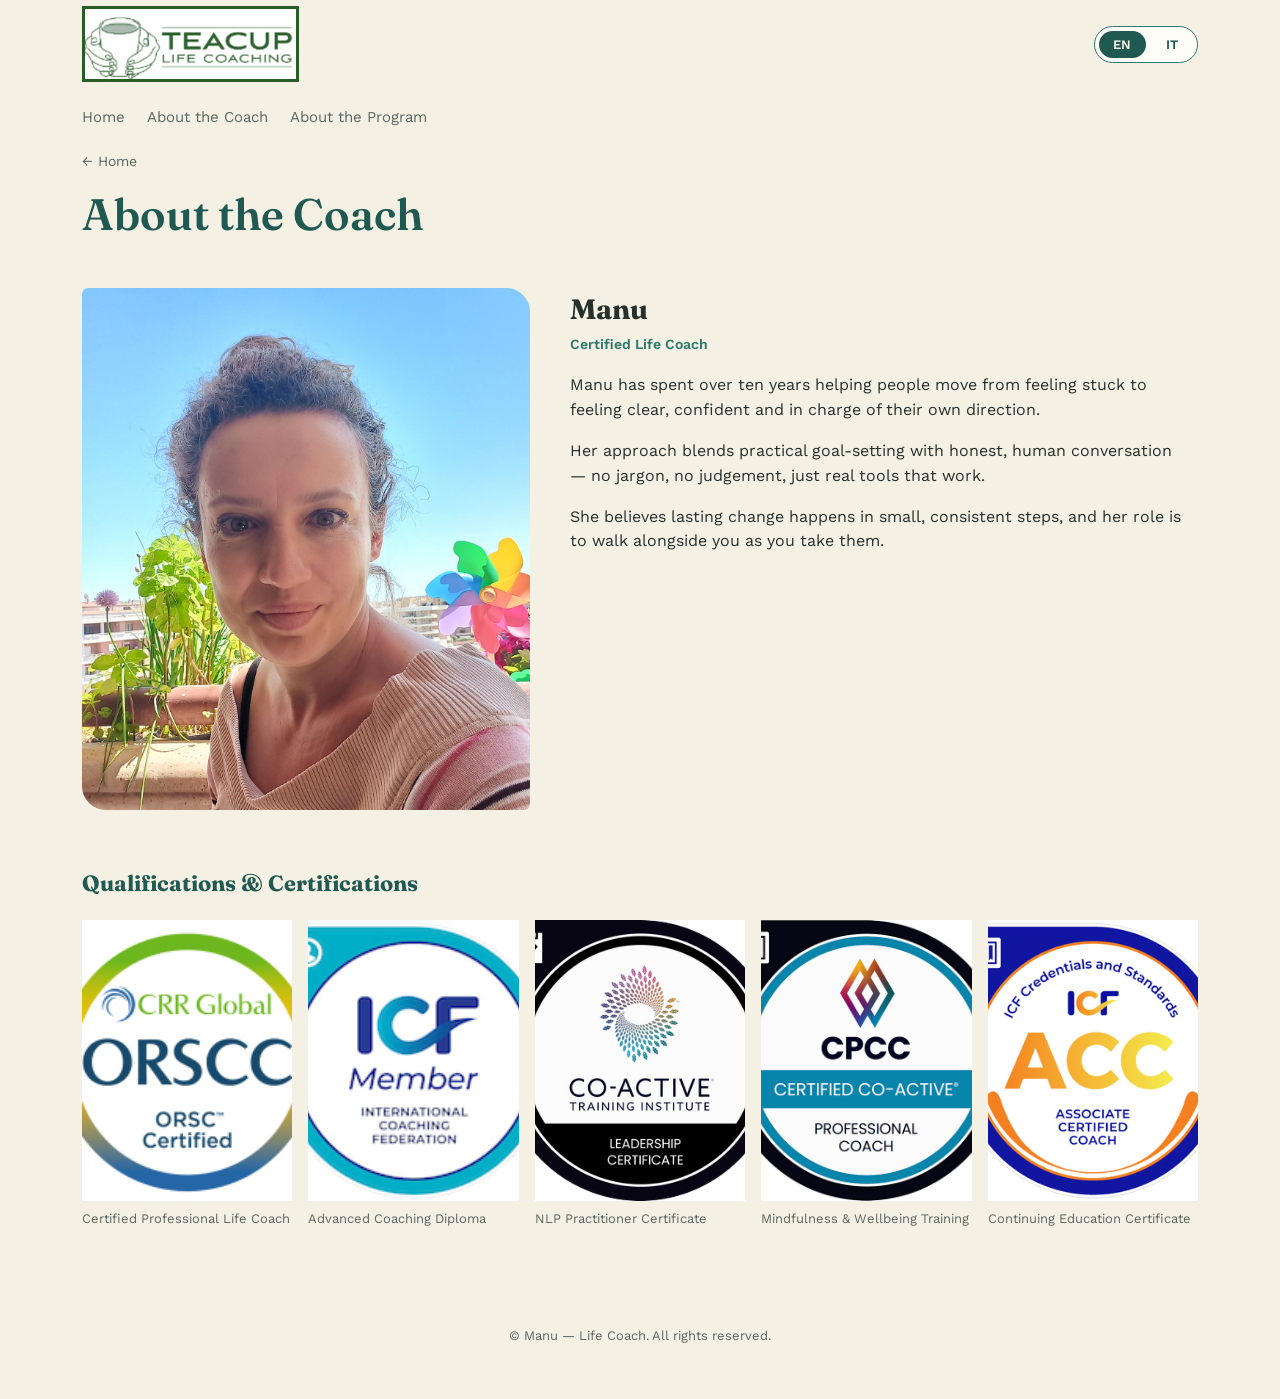
==== about-coach.html @ d91cb150 "Update coach photo source in about-coach.html" ====
<!DOCTYPE html>
<html lang="en">
<head>
<meta charset="UTF-8">
<meta name="viewport" content="width=device-width, initial-scale=1.0">
<title>About the Coach — Manu</title>
<link rel="preconnect" href="https://fonts.googleapis.com">
<link href="https://fonts.googleapis.com/css2?family=Fraunces:wght@500;600&family=Work+Sans:wght@400;500;600&display=swap" rel="stylesheet">
<link rel="stylesheet" href="css/style.css">
</head>
<body data-page="coach">

<header class="site-header">
  <a href="index.html" class="logo-link">
    <img src="images/logo.jpg" alt="Manu logo" onerror="this.style.opacity='0.2'">
  </a>
  <div class="lang-toggle" role="group" aria-label="Language">
    <button data-lang="en" aria-pressed="true">EN</button>
    <button data-lang="it" aria-pressed="false">IT</button>
  </div>
</header>

<nav class="site-nav wrap">
  <a href="index.html" data-i18n="nav.home">Home</a>
  <a href="about-coach.html" data-i18n="nav.coach">About the Coach</a>
  <a href="about-program.html" data-i18n="nav.program">About the Program</a>
</nav>

<main class="wrap">

  <div class="page-hero">
    <a href="index.html" class="breadcrumb">← Home</a>
    <h1 id="coachTitle">About the Coach</h1>
  </div>

  <div class="coach-layout">
    <div class="coach-photo">
      <img src="images/about_coach.jpg" alt="Manu" onerror="this.style.opacity='0.15'">
    </div>
    <div>
      <h2 class="coach-name" id="coachName">Manu</h2>
      <p class="coach-role" id="coachRole">Certified Life Coach</p>
      <div class="bio" id="coachBio"></div>
    </div>
  </div>

  <section class="qualifications">
    <h2 id="qualificationsTitle">Qualifications & Certifications</h2>
    <div class="qual-grid" id="qualGrid"></div>
  </section>

</main>

<footer class="site-footer">
  <p id="footerText"></p>
</footer>

<script src="js/main.js"></script>
</body>
</html>
---- css/style.css ----
/* ===== Design tokens ===== */
:root {
  --cream: #F5F0E4;grid
  --cream-deep: #EDE5D2;
  --teal-deep: #1F5951;
  --teal: #2F7A6E;
  --teal-soft: #CFE3DD;
  --teal-wash: #E7F0EC;
  --gold-wash: #F5EBD6;
  --gold: #C9A15C;
  --ink: #26302C;
  --ink-soft: #5B655F;
  --paper: #FFFDF8;

  --font-display: "Fraunces", Georgia, serif;
  --font-body: "Work Sans", -apple-system, BlinkMacSystemFont, sans-serif;

  --radius-photo: 6px 24px 6px 24px;
  --radius-card: 2px 28px 2px 28px;
  --max-width: 1180px;
}

* { box-sizing: border-box; }

html { scroll-behavior: smooth; }

body {
  margin: 0;
  background: var(--cream);
  color: var(--ink);
  font-family: var(--font-body);
  line-height: 1.55;
  -webkit-font-smoothing: antialiased;
}

img { max-width: 100%; display: block; }

a { color: inherit; }

.wrap {
  max-width: var(--max-width);
  margin: 0 auto;
  padding: 0 32px;
}

/* ===== Header ===== */
.site-header {
  display: flex;
  align-items: center;
  justify-content: space-between;
  padding: 6px 32px 10px;
  max-width: var(--max-width);
  margin: 0 auto;
}

.logo-link img {
  width: 227px;   /* ~6cm */
  height: 76px;   /* ~2cm */
  object-fit: contain;
  object-position: left center;
}

.lang-toggle {
  display: flex;
  gap: 6px;
  border: 1px solid var(--teal);
  border-radius: 999px;
  padding: 4px;
  background: var(--paper);
}

.lang-toggle button {
  border: none;
  background: transparent;
  font-family: var(--font-body);
  font-size: 13px;
  font-weight: 600;
  letter-spacing: 0.04em;
  padding: 6px 14px;
  border-radius: 999px;
  cursor: pointer;
  color: var(--teal-deep);
}

.lang-toggle button[aria-pressed="true"] {
  background: var(--teal-deep);
  color: var(--cream);
}

.site-nav {
  display: flex;
  gap: 22px;
  margin-top: 14px;
}

.site-nav a {
  text-decoration: none;
  color: var(--ink-soft);
  font-size: 15px;
}

.site-nav a:hover { color: var(--teal-deep); }

/* ===== Hero layout ===== */
.hero {
  padding: 24px 0 40px;
}

.hero-grid {
  display: grid;
  grid-template-columns: 1.15fr 1fr;
  gap: 28px;
  align-items: stretch;
}

.hero-photo {
  border-radius: var(--radius-photo);
  overflow: hidden;
  background: var(--teal-soft);
  min-height: 80px;
}

.hero-photo img {
  width: 100%;
  height: 100%;
  object-fit: cover;
}

.hero-cards {
  display: grid;
  grid-template-rows: 1fr 1fr;
  gap: 8px;
}

.hero-card {
  display: flex;
  align-items: center;
  gap: 15px;
  text-decoration: none;
  background: var(--paper);
  border: 1px solid var(--teal);
  border-radius: 4px;
  padding: 8px;
  transition: filter 0.2s ease;
}

.hero-card--coach {
  background: var(--teal-wash);
  border-color: var(--teal);
}

.hero-card--program {
  background: var(--gold-wash);
  border-color: var(--gold);
}

.hero-card:hover { filter: brightness(0.97); }

.hero-card-imgwrap {
  flex-shrink: 0;
  width: 40%;
  aspect-ratio: 2 / 3;
  border-radius: 3px;
  overflow: hidden;
  background: var(--teal-soft);
  display: block;
}

.hero-card-img {
  width: 100%;
  height: 100%;
  object-fit: cover;
}

.hero-card-text {
  display: flex;
  flex-direction: column;
  gap: 8px;
}

.hero-card h3 {
  font-family: var(--font-display);
  font-size: 18px;
  font-weight: 600;
  letter-spacing: 0.02em;
  text-transform: uppercase;
  margin: 0;
  color: var(--ink);
}

.hero-card p {
  margin: 0;
  font-size: 13px;
  color: var(--ink-soft);
}

.hero-card .go {
  font-size: 13px;
  font-weight: 600;
  color: var(--teal-deep);
  border-bottom: 1px solid currentColor;
  padding-bottom: 1px;
  align-self: flex-start;
}

.hero-card--program .go { color: #8a6a24; }

/* ===== Testimonials ===== */
.testimonials {
  margin-top: 32px;
}

.testimonials h2,
.side-boxes h2 {
  font-family: var(--font-display);
  font-size: 20px;
  font-weight: 600;
  margin: 0 0 16px;
  color: var(--teal-deep);
}

.testimonial-grid {
  display: grid;
  grid-template-columns: repeat(4, 1fr);
  gap: 16px;
}

.testimonial-box {
  background: var(--paper);
  border: 1px solid var(--cream-deep);
  border-top: 3px solid var(--teal);
  padding: 20px 18px;
}

.testimonial-box p {
  margin: 0 0 14px;
  font-size: 14px;
  color: var(--ink);
}

.testimonial-box span {
  font-size: 13px;
  font-weight: 600;
  color: var(--teal-deep);
}

/* ===== FAQ / Contact boxes ===== */
.side-boxes {
  margin-top: 32px;
  display: grid;
  grid-template-columns: 1fr 1fr;
  gap: 20px;
}

.info-box {
  background: var(--paper);
  border: 1px solid var(--teal-soft);
  padding: 26px;
}

.info-box h2 { margin-top: 0; }

.info-box details {
  border-top: 1px solid var(--cream-deep);
  padding: 12px 0;
}

.info-box details:first-of-type { border-top: none; }

.info-box summary {
  cursor: pointer;
  font-weight: 600;
  font-size: 15px;
  color: var(--ink);
}

.info-box details p {
  margin: 10px 0 0;
  font-size: 14px;
  color: var(--ink-soft);
}

.contact-list {
  list-style: none;
  padding: 0;
  margin: 0;
  font-size: 15px;
}

.contact-list li { margin-bottom: 10px; }

.contact-list a { text-decoration: none; color: var(--teal-deep); font-weight: 600; }

/* ===== Inner pages (coach / program) ===== */
.page-hero {
  padding: 20px 0 10px;
}

.page-hero h1 {
  font-family: var(--font-display);
  font-size: 44px;
  font-weight: 600;
  color: var(--teal-deep);
  margin: 6px 0 0;
}

.breadcrumb {
  font-size: 14px;
  color: var(--ink-soft);
  text-decoration: none;
}

.breadcrumb:hover { color: var(--teal-deep); }

.coach-layout {
  display: grid;
  grid-template-columns: 1fr 1.4fr;
  gap: 40px;
  margin-top: 30px;
  align-items: start;
}

.coach-photo {
  border-radius: var(--radius-photo);
  overflow: hidden;
  background: var(--teal-soft);
}

.coach-photo img { width: 100%; }

.coach-name {
  font-family: var(--font-display);
  font-size: 28px;
  margin: 0 0 2px;
  color: var(--ink);
}

.coach-role {
  color: var(--teal);
  font-weight: 600;
  font-size: 14px;
  margin: 0 0 18px;
}

.bio p {
  font-size: 16px;
  max-width: 62ch;
  color: var(--ink);
}

.qualifications {
  margin: 56px 0 40px;
}

.qualifications h2 {
  font-family: var(--font-display);
  font-size: 22px;
  color: var(--teal-deep);
  margin-bottom: 20px;
}

.qual-grid {
  display: grid;
  grid-template-columns: repeat(5, 1fr);
  gap: 16px;
}

.qual-item { text-align: left; }

.qual-item img {
  width: 100%;
  aspect-ratio: 3 / 4;
  object-fit: cover;
  border: 1px solid var(--cream-deep);
  background: var(--paper);
}

.qual-item p {
  font-size: 13px;
  color: var(--ink-soft);
  margin: 8px 0 0;
}

/* ===== Program page ===== */
.program-intro {
  font-size: 19px;
  font-family: var(--font-display);
  color: var(--teal-deep);
  max-width: 60ch;
  margin: 18px 0 40px;
}

.program-sections {
  display: grid;
  grid-template-columns: 1fr 1fr;
  gap: 20px;
  margin-bottom: 60px;
}

.program-section {
  background: var(--paper);
  border-left: 4px solid var(--gold);
  padding: 24px 26px;
}

.program-section h3 {
  font-family: var(--font-display);
  font-size: 19px;
  margin: 0 0 10px;
  color: var(--ink);
}

.program-section p {
  margin: 0;
  font-size: 15px;
  color: var(--ink-soft);
}

/* ===== Footer ===== */
.site-footer {
  border-top: 1px solid var(--cream-deep);
  margin-top: 60px;
  padding: 24px 0 40px;
  text-align: center;
  font-size: 13px;
  color: var(--ink-soft);
}

/* ===== Responsive ===== */
@media (max-width: 900px) {
  .hero-grid { grid-template-columns: 1fr; }
  .hero-photo { min-height: 280px; }
  .testimonial-grid { grid-template-columns: repeat(2, 1fr); }
  .side-boxes { grid-template-columns: 1fr; }
  .coach-layout { grid-template-columns: 1fr; }
  .qual-grid { grid-template-columns: repeat(3, 1fr); }
  .program-sections { grid-template-columns: 1fr; }
  .page-hero h1 { font-size: 32px; }
}

@media (max-width: 560px) {
  .testimonial-grid { grid-template-columns: 1fr; }
  .qual-grid { grid-template-columns: repeat(2, 1fr); }
  .site-header { flex-direction: column; align-items: flex-start; gap: 14px; }
  .hero-card { flex-direction: column; align-items: stretch; }
  .hero-card-imgwrap { width: 100%; aspect-ratio: 16 / 9; }
}

@media (prefers-reduced-motion: reduce) {
  html { scroll-behavior: auto; }
  * { transition: none !important; }
}

:focus-visible {
  outline: 2px solid var(--teal-deep);
  outline-offset: 2px;
}
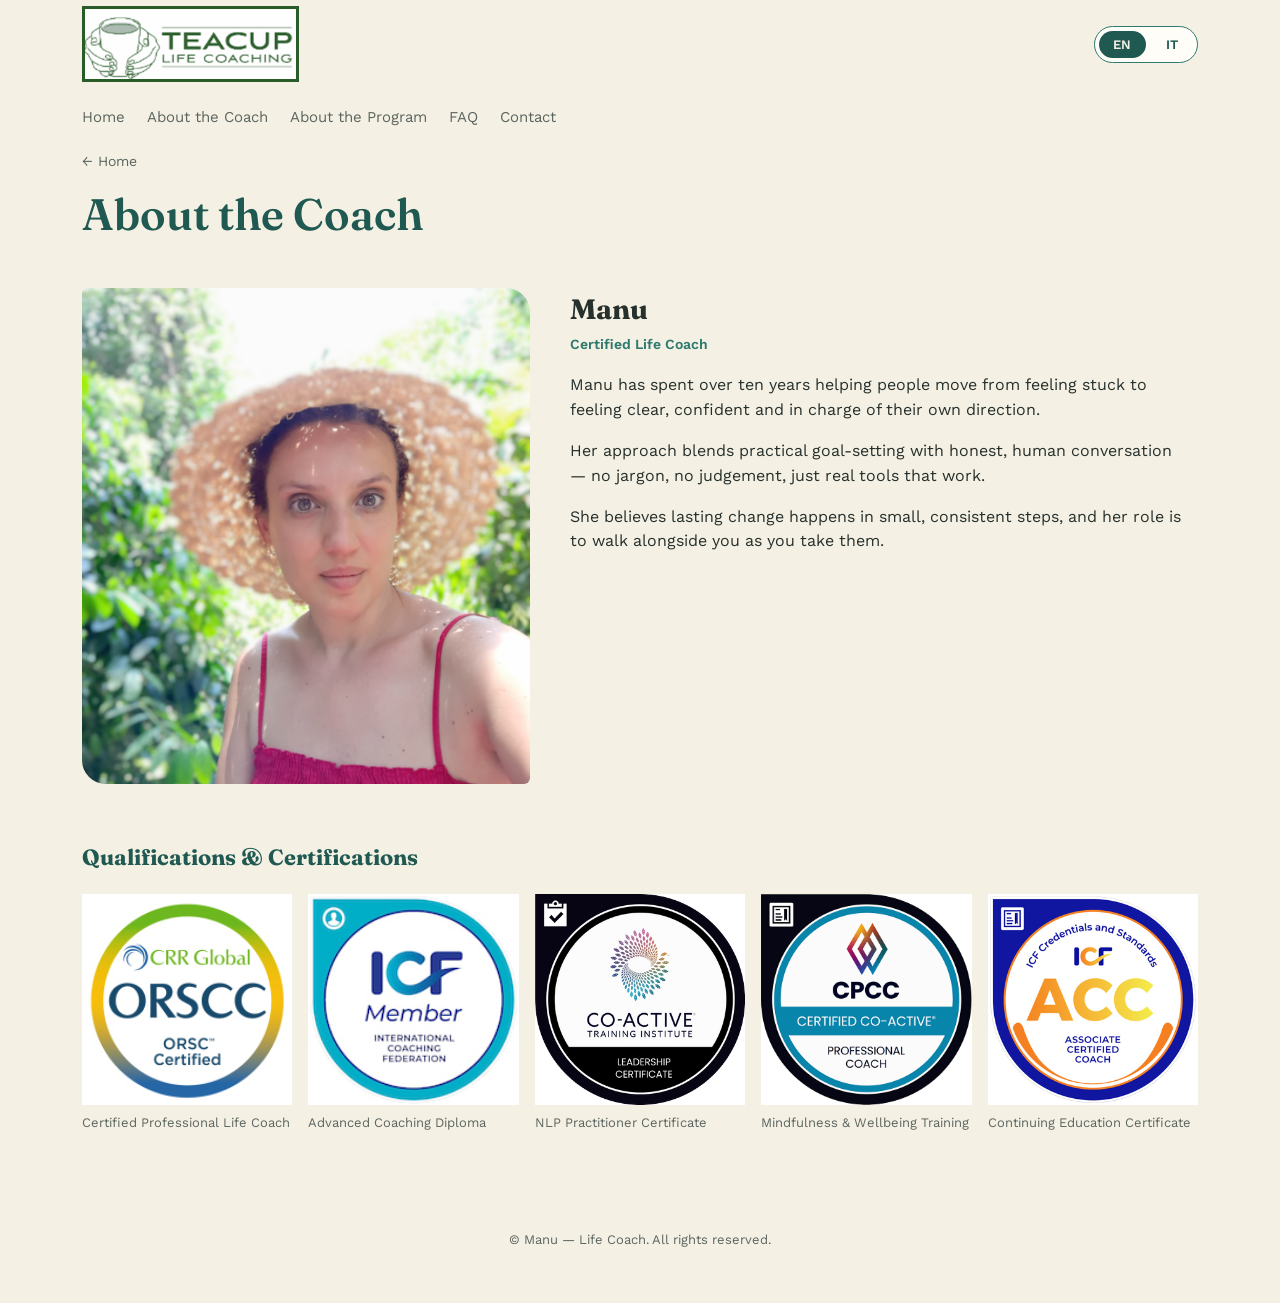
==== commit 07aedcb3: "Add files via upload" ====
--- a/about-coach.html
+++ b/about-coach.html
@@ -24,6 +24,8 @@
   <a href="index.html" data-i18n="nav.home">Home</a>
   <a href="about-coach.html" data-i18n="nav.coach">About the Coach</a>
   <a href="about-program.html" data-i18n="nav.program">About the Program</a>
+  <a href="faq.html" data-i18n="nav.faq">FAQ</a>
+  <a href="index.html#contactBox" data-i18n="nav.contact">Contact</a>
 </nav>
 
 <main class="wrap">
@@ -35,7 +37,7 @@
 
   <div class="coach-layout">
     <div class="coach-photo">
-      <img src="images/about_coach.jpg" alt="Manu" onerror="this.style.opacity='0.15'">
+      <img src="images/Manu_face_pic.jpg" alt="Manu" onerror="this.style.opacity='0.15'">
     </div>
     <div>
       <h2 class="coach-name" id="coachName">Manu</h2>
--- a/css/style.css
+++ b/css/style.css
@@ -369,7 +369,7 @@
 
 .qual-item img {
   width: 100%;
-  aspect-ratio: 3 / 4;
+  aspect-ratio: 1 / 1;
   object-fit: cover;
   border: 1px solid var(--cream-deep);
   background: var(--paper);
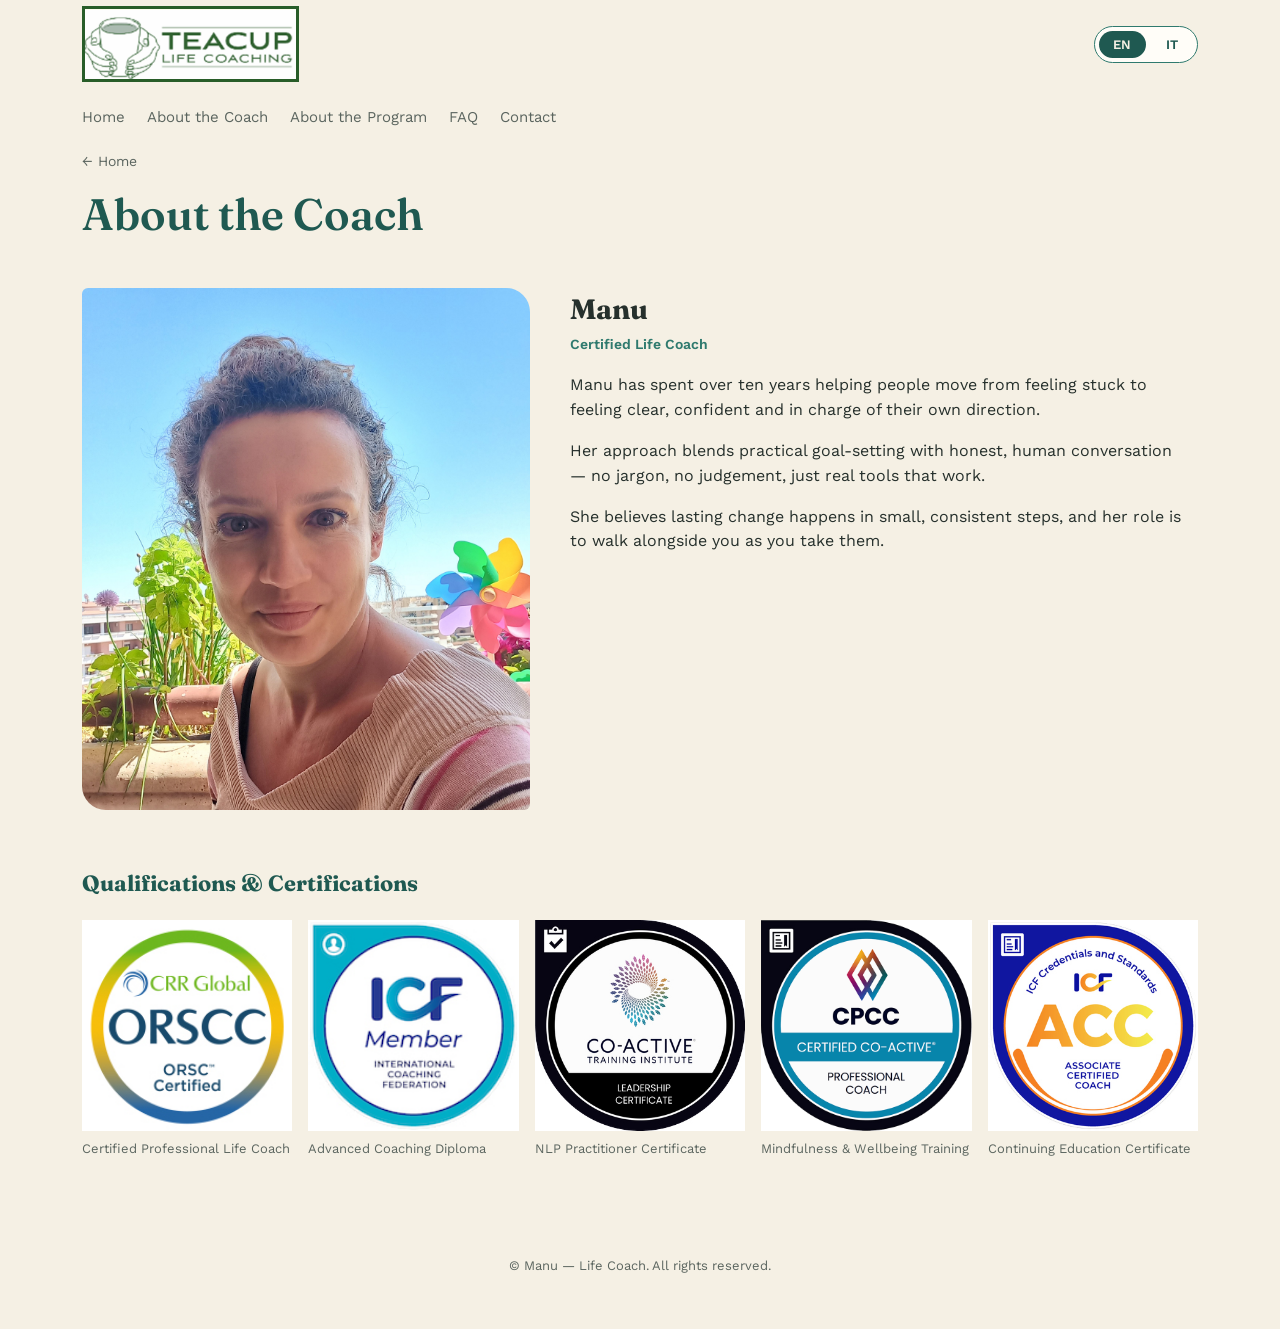
==== commit 28920e3d: "Update coach image source in about-coach.html" ====
--- a/about-coach.html
+++ b/about-coach.html
@@ -37,7 +37,7 @@
 
   <div class="coach-layout">
     <div class="coach-photo">
-      <img src="images/Manu_face_pic.jpg" alt="Manu" onerror="this.style.opacity='0.15'">
+      <img src="images/about_coach.jpg" alt="Manu" onerror="this.style.opacity='0.15'">
     </div>
     <div>
       <h2 class="coach-name" id="coachName">Manu</h2>
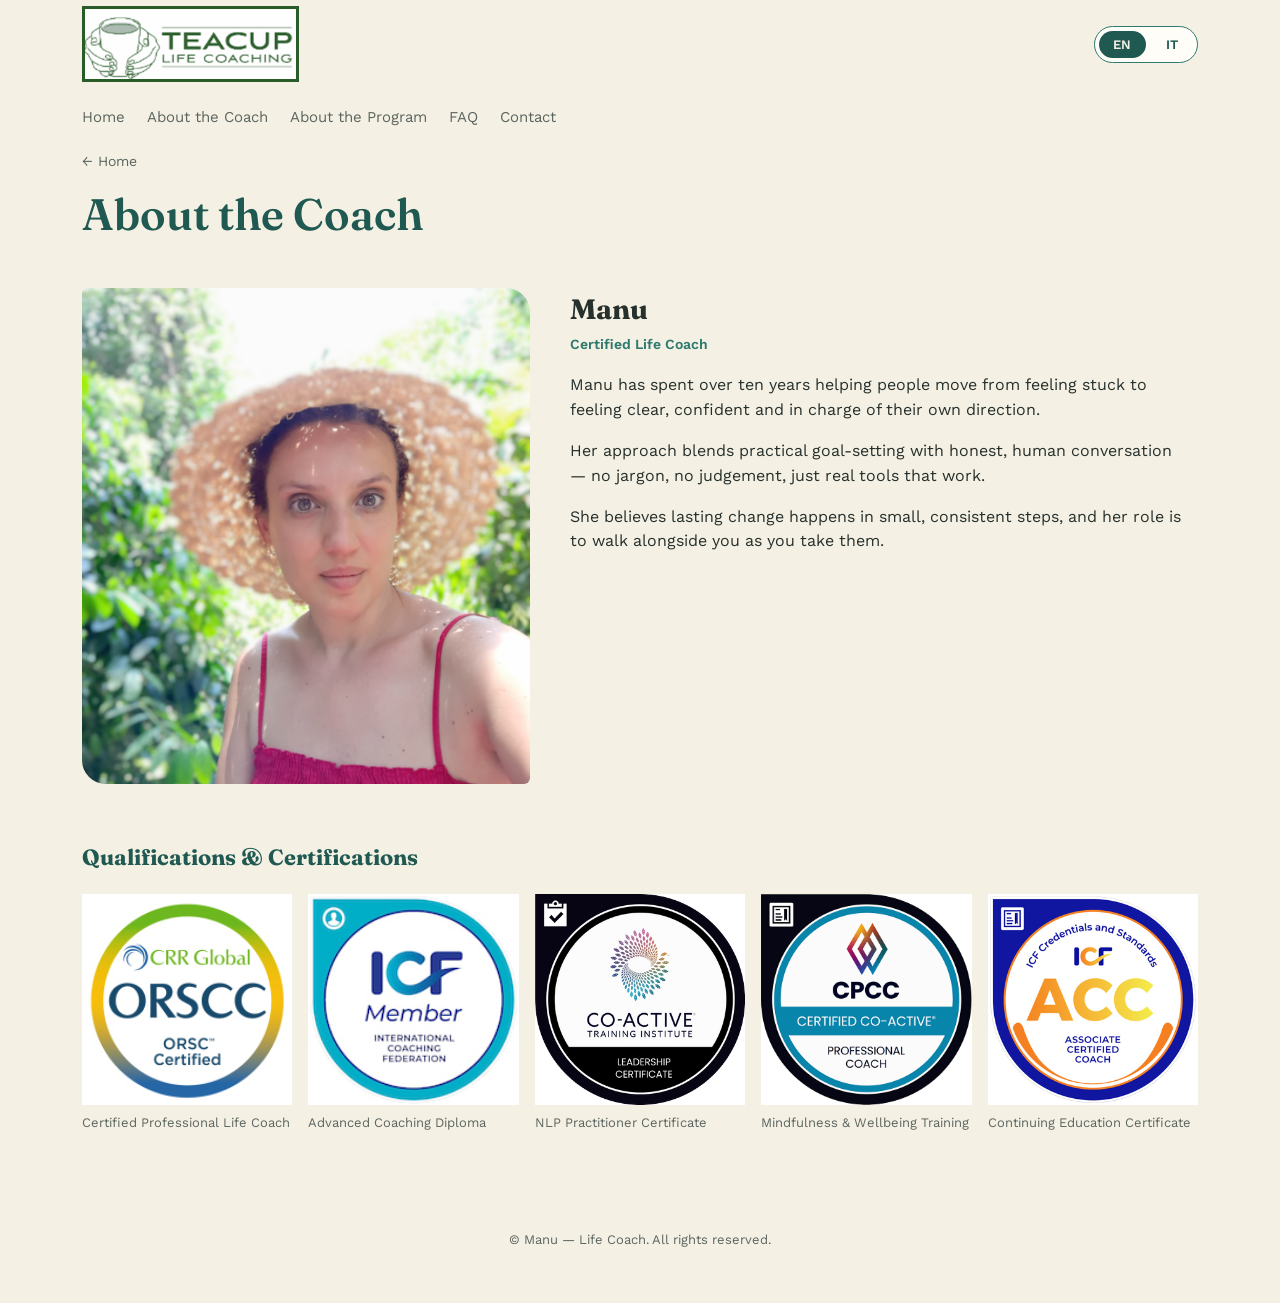
==== commit fbab7b56: "Add files via upload" ====
--- a/about-coach.html
+++ b/about-coach.html
@@ -37,7 +37,7 @@
 
   <div class="coach-layout">
     <div class="coach-photo">
-      <img src="images/about_coach.jpg" alt="Manu" onerror="this.style.opacity='0.15'">
+      <img src="images/Manu_face_pic.jpg" alt="Manu" onerror="this.style.opacity='0.15'">
     </div>
     <div>
       <h2 class="coach-name" id="coachName">Manu</h2>
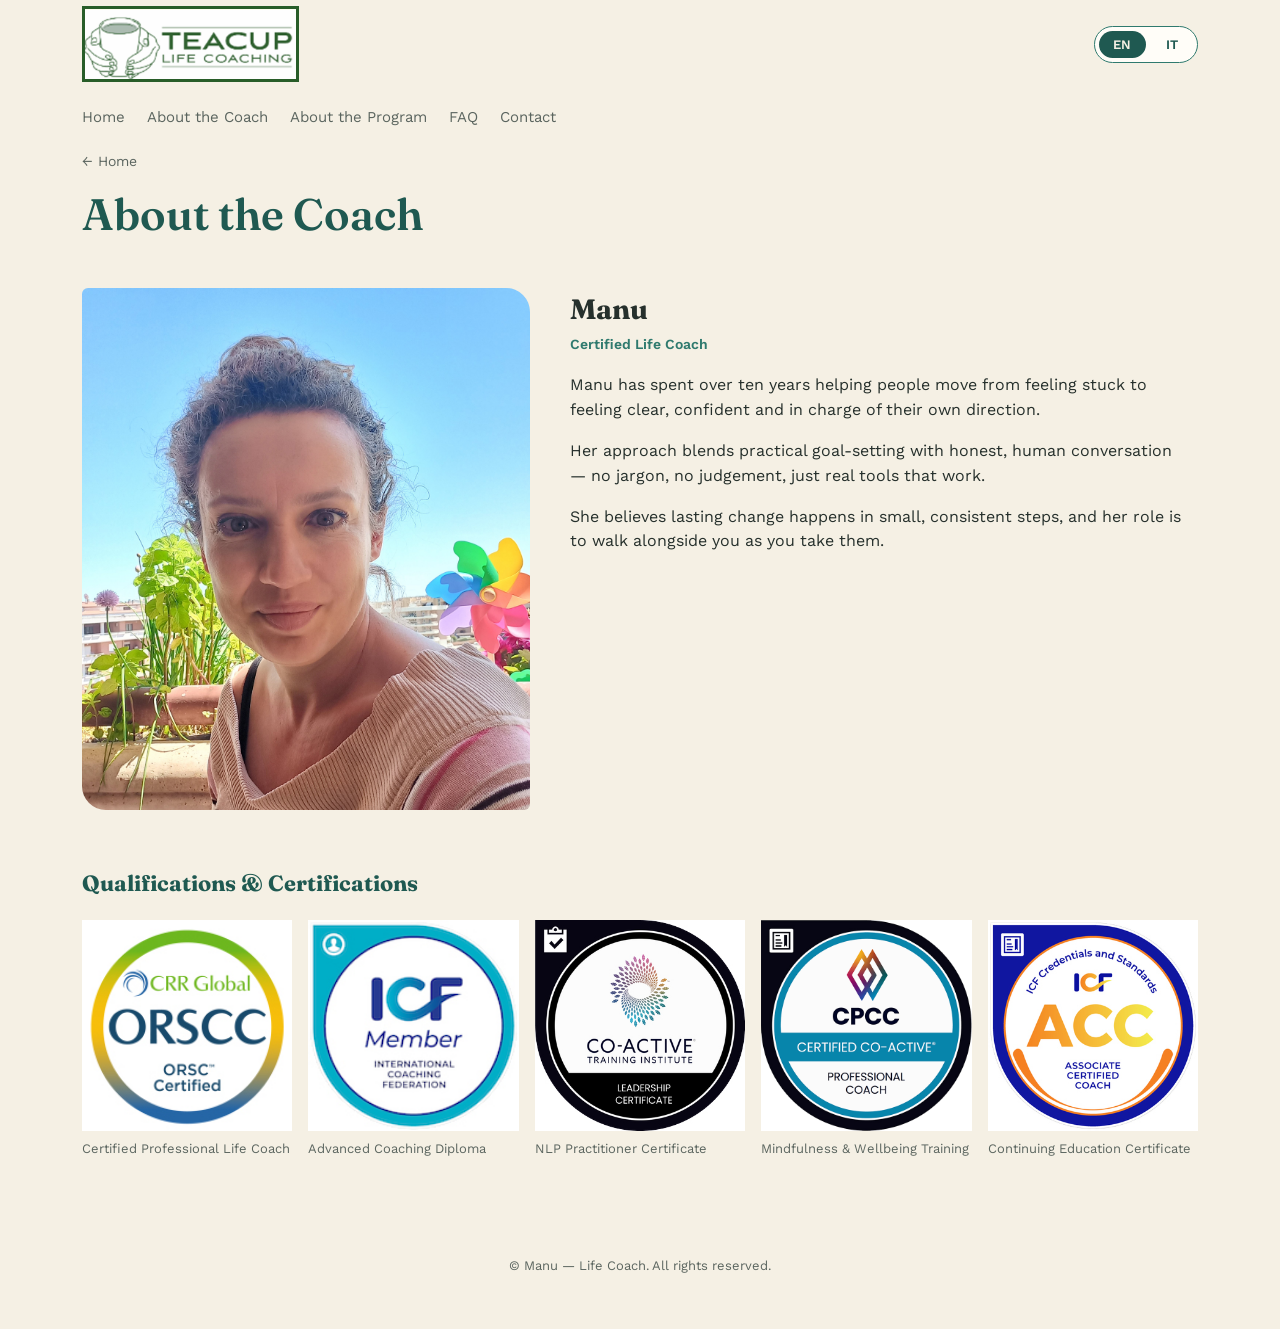
==== commit fdad9f64: "Update coach photo source in about-coach.html" ====
--- a/about-coach.html
+++ b/about-coach.html
@@ -37,7 +37,7 @@
 
   <div class="coach-layout">
     <div class="coach-photo">
-      <img src="images/Manu_face_pic.jpg" alt="Manu" onerror="this.style.opacity='0.15'">
+      <img src="images/about_coach.jpg" alt="Manu" onerror="this.style.opacity='0.15'">
     </div>
     <div>
       <h2 class="coach-name" id="coachName">Manu</h2>
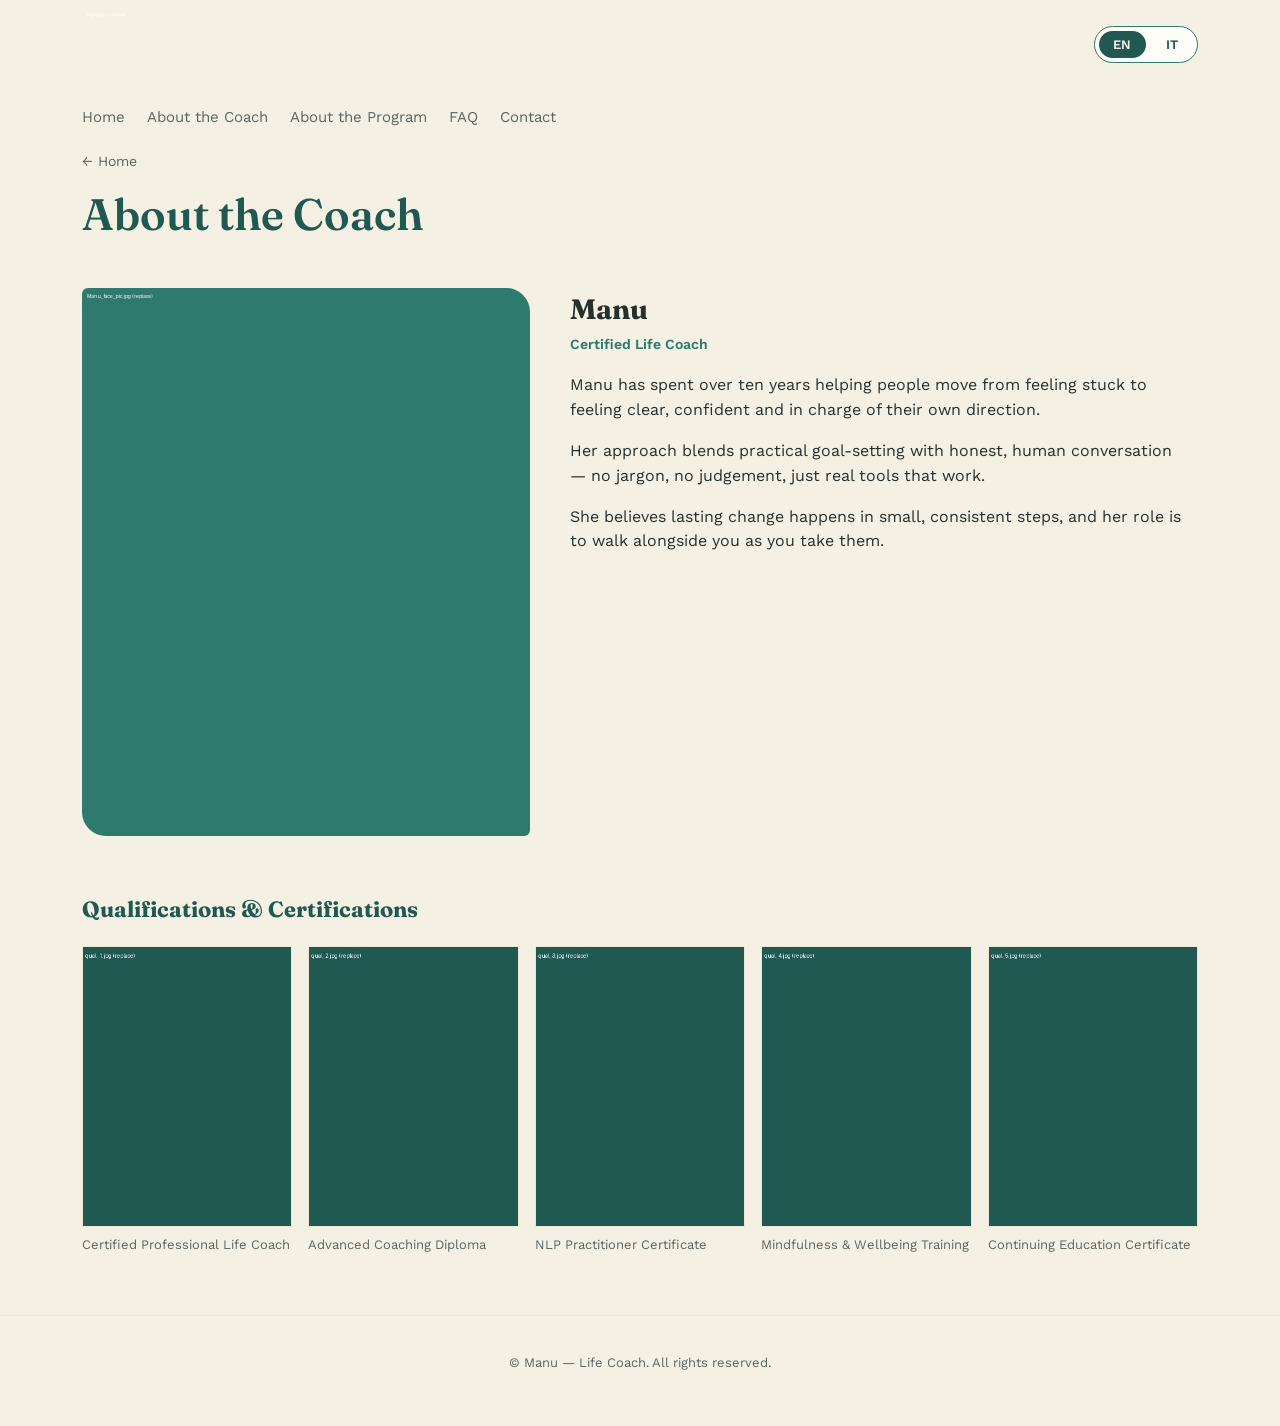
==== commit 1065e567: "Add files via upload" ====
--- a/about-coach.html
+++ b/about-coach.html
@@ -37,7 +37,7 @@
 
   <div class="coach-layout">
     <div class="coach-photo">
-      <img src="images/about_coach.jpg" alt="Manu" onerror="this.style.opacity='0.15'">
+      <img src="images/Manu_face_pic.jpg" alt="Manu" onerror="this.style.opacity='0.15'">
     </div>
     <div>
       <h2 class="coach-name" id="coachName">Manu</h2>
--- a/css/style.css
+++ b/css/style.css
@@ -1,6 +1,6 @@
 /* ===== Design tokens ===== */
 :root {
-  --cream: #F5F0E4;grid
+  --cream: #F5F0E4;
   --cream-deep: #EDE5D2;
   --teal-deep: #1F5951;
   --teal: #2F7A6E;
@@ -109,11 +109,15 @@
 .hero-grid {
   display: grid;
   grid-template-columns: 1.15fr 1fr;
-  gap: 28px;
+  grid-template-rows: auto auto;
+  column-gap: 28px;
+  row-gap: 14px;
   align-items: stretch;
 }
 
 .hero-photo {
+  grid-column: 1;
+  grid-row: 1;
   border-radius: var(--radius-photo);
   overflow: hidden;
   background: var(--teal-soft);
@@ -126,7 +130,36 @@
   object-fit: cover;
 }
 
+.hero-caption {
+  grid-column: 1;
+  grid-row: 2;
+  background: var(--paper);
+  border: 1px solid var(--teal-soft);
+  border-radius: 4px;
+  padding: 18px 22px;
+  display: flex;
+  flex-direction: column;
+  gap: 8px;
+}
+
+.hero-caption p {
+  margin: 0;
+  font-size: 14px;
+  color: var(--ink);
+}
+
+.hero-caption .hero-caption-purpose {
+  margin-top: 2px;
+  font-family: var(--font-display);
+  font-size: 15px;
+  font-style: italic;
+  color: var(--teal-deep);
+  line-height: 1.5;
+}
+
 .hero-cards {
+  grid-column: 2;
+  grid-row: 1;
   display: grid;
   grid-template-rows: 1fr 1fr;
   gap: 8px;
@@ -256,6 +289,26 @@
   background: var(--paper);
   border: 1px solid var(--teal-soft);
   padding: 26px;
+  scroll-margin-top: 24px;
+}
+
+.info-box--link {
+  display: block;
+  text-decoration: none;
+  color: inherit;
+  transition: filter 0.2s ease;
+}
+
+.info-box--link:hover { filter: brightness(0.97); }
+
+.info-box--link p { margin: 0 0 14px; font-size: 14px; color: var(--ink-soft); }
+
+.info-box--link .go {
+  font-size: 14px;
+  font-weight: 600;
+  color: var(--teal-deep);
+  border-bottom: 1px solid currentColor;
+  padding-bottom: 1px;
 }
 
 .info-box h2 { margin-top: 0; }
@@ -369,7 +422,7 @@
 
 .qual-item img {
   width: 100%;
-  aspect-ratio: 1 / 1;
+  aspect-ratio: 3 / 4;
   object-fit: cover;
   border: 1px solid var(--cream-deep);
   background: var(--paper);
@@ -412,6 +465,31 @@
 
 .program-section p {
   margin: 0;
+  font-size: 15px;
+  color: var(--ink-soft);
+}
+
+/* ===== FAQ page ===== */
+.faq-page-list {
+  max-width: 70ch;
+  margin: 30px 0 60px;
+}
+
+.faq-page-item {
+  border-bottom: 1px solid var(--cream-deep);
+  padding: 18px 0;
+}
+
+.faq-page-item summary {
+  cursor: pointer;
+  font-family: var(--font-display);
+  font-weight: 600;
+  font-size: 17px;
+  color: var(--ink);
+}
+
+.faq-page-item p {
+  margin: 12px 0 0;
   font-size: 15px;
   color: var(--ink-soft);
 }
@@ -428,8 +506,10 @@
 
 /* ===== Responsive ===== */
 @media (max-width: 900px) {
-  .hero-grid { grid-template-columns: 1fr; }
-  .hero-photo { min-height: 280px; }
+  .hero-grid { grid-template-columns: 1fr; grid-template-rows: auto auto auto; }
+  .hero-photo { grid-column: 1; grid-row: 1; min-height: 280px; }
+  .hero-cards { grid-column: 1; grid-row: 2; }
+  .hero-caption { grid-column: 1; grid-row: 3; }
   .testimonial-grid { grid-template-columns: repeat(2, 1fr); }
   .side-boxes { grid-template-columns: 1fr; }
   .coach-layout { grid-template-columns: 1fr; }
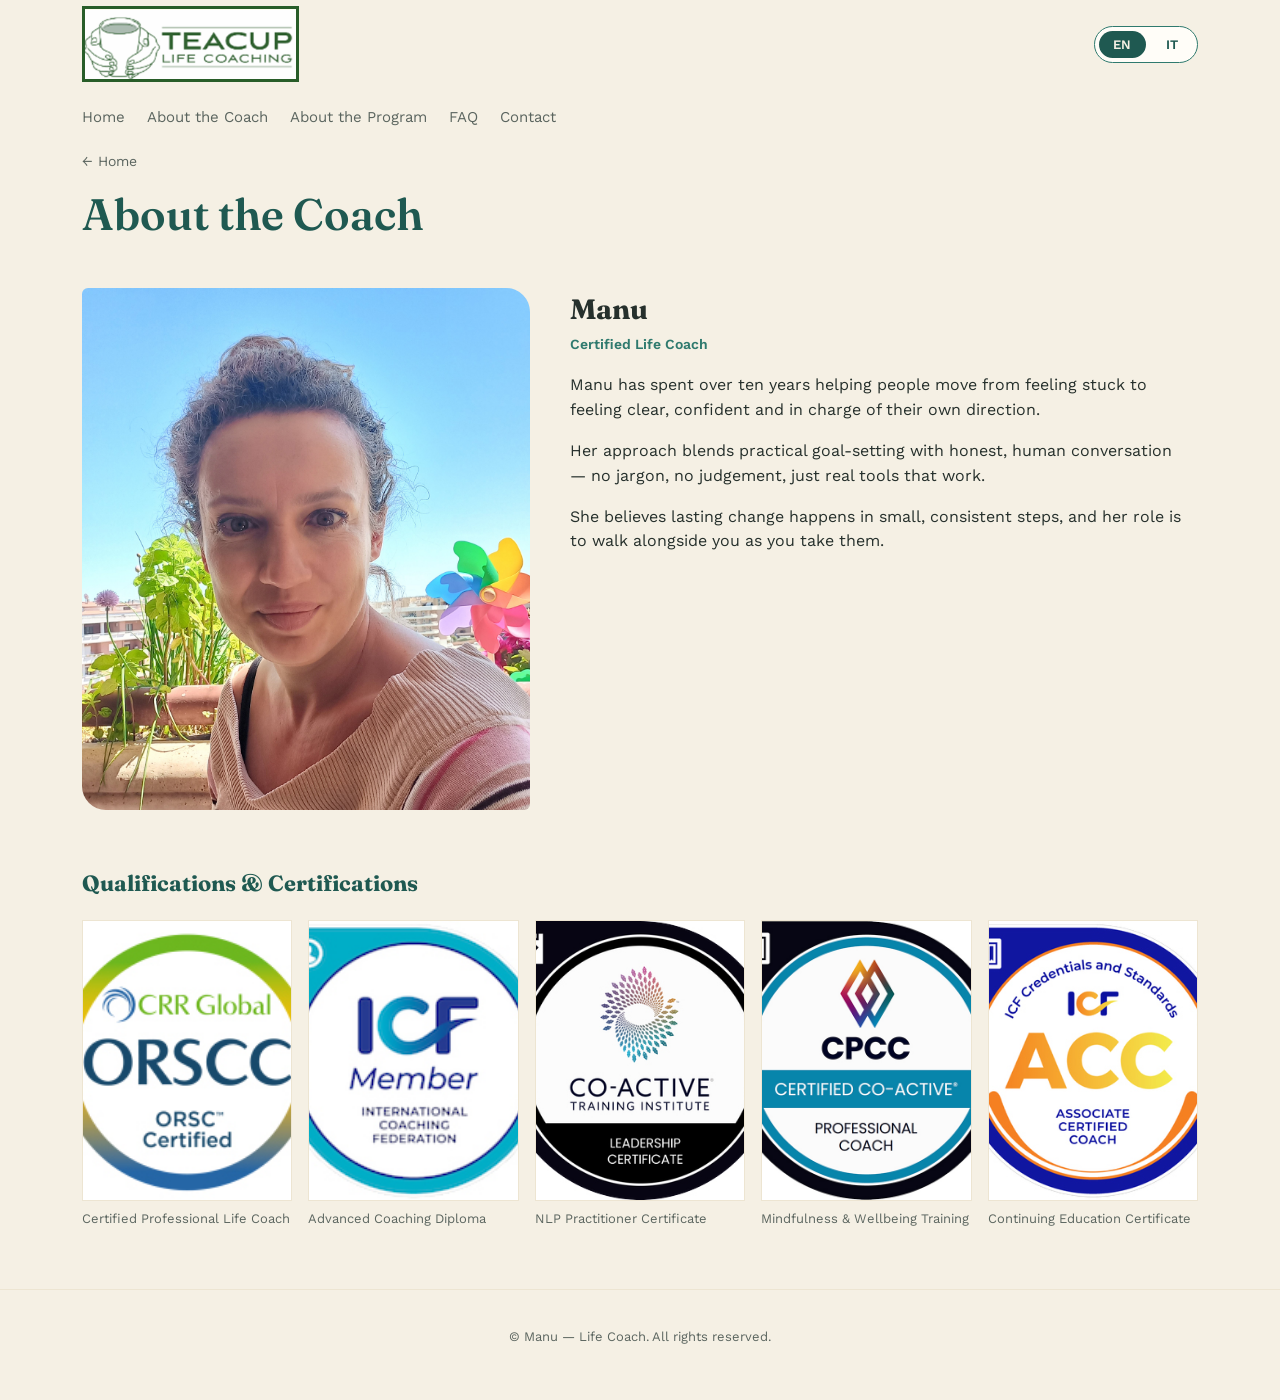
==== commit 40e02359: "Update coach photo in about-coach.html" ====
--- a/about-coach.html
+++ b/about-coach.html
@@ -37,7 +37,7 @@
 
   <div class="coach-layout">
     <div class="coach-photo">
-      <img src="images/Manu_face_pic.jpg" alt="Manu" onerror="this.style.opacity='0.15'">
+      <img src="images/about_coach.jpg" alt="Manu" onerror="this.style.opacity='0.15'">
     </div>
     <div>
       <h2 class="coach-name" id="coachName">Manu</h2>
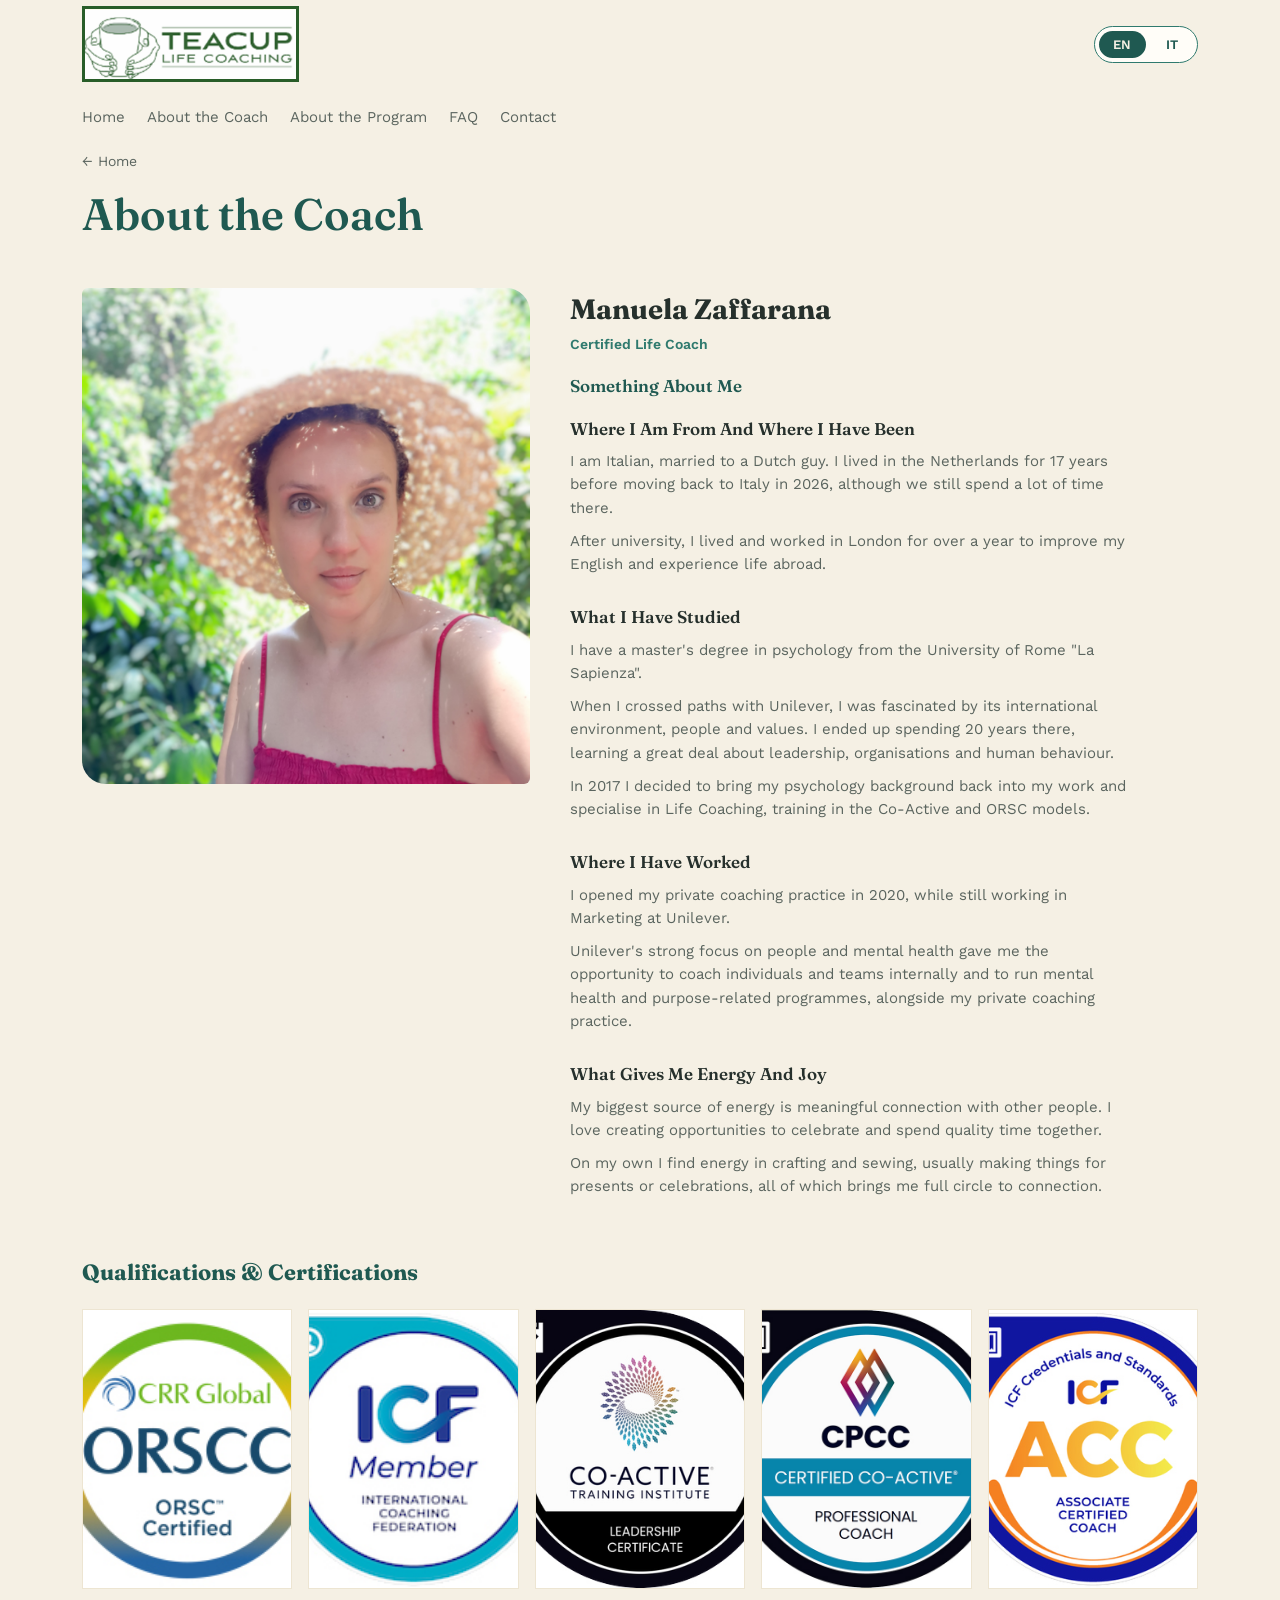
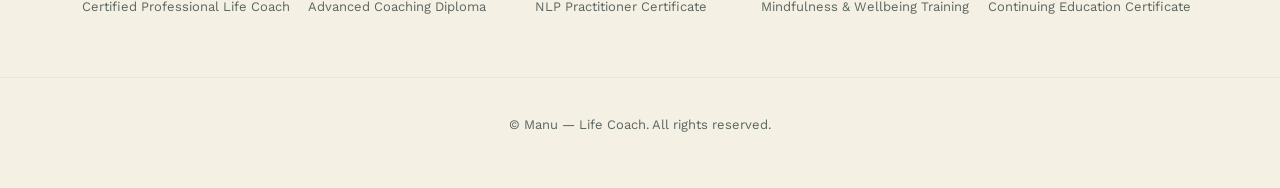
==== commit 966d9cfa: "Add files via upload" ====
--- a/about-coach.html
+++ b/about-coach.html
@@ -37,11 +37,12 @@
 
   <div class="coach-layout">
     <div class="coach-photo">
-      <img src="images/about_coach.jpg" alt="Manu" onerror="this.style.opacity='0.15'">
+      <img src="images/Manu_face_pic.jpg" alt="Manu" onerror="this.style.opacity='0.15'">
     </div>
     <div>
       <h2 class="coach-name" id="coachName">Manu</h2>
       <p class="coach-role" id="coachRole">Certified Life Coach</p>
+      <p class="coach-intro-heading" id="coachIntroHeading"></p>
       <div class="bio" id="coachBio"></div>
     </div>
   </div>
--- a/css/style.css
+++ b/css/style.css
@@ -313,6 +313,20 @@
 
 .info-box h2 { margin-top: 0; }
 
+.contact-cta {
+  font-family: var(--font-display);
+  font-size: 17px;
+  font-weight: 600;
+  color: var(--ink);
+  margin: -8px 0 8px;
+}
+
+.contact-intro {
+  font-size: 14px;
+  color: var(--ink-soft);
+  margin: 0 0 18px;
+}
+
 .info-box details {
   border-top: 1px solid var(--cream-deep);
   padding: 12px 0;
@@ -395,11 +409,41 @@
   margin: 0 0 18px;
 }
 
-.bio p {
-  font-size: 16px;
+.coach-intro-heading {
+  font-family: var(--font-display);
+  font-size: 17px;
+  font-weight: 600;
+  color: var(--teal-deep);
+  margin: 0 0 16px;
+}
+
+.bio-section {
+  margin-bottom: 28px;
+}
+
+.bio-section:last-child {
+  margin-bottom: 0;
+}
+
+.bio-section h3 {
+  font-family: var(--font-display);
+  font-size: 17px;
+  font-weight: 600;
+  color: var(--ink);
+  margin: 0 0 8px;
+}
+
+.bio-section p {
+  font-size: 15px;
   max-width: 62ch;
-  color: var(--ink);
-}
+  color: var(--ink-soft);
+  margin: 0 0 10px;
+}
+
+.bio-section p:last-child {
+  margin-bottom: 0;
+}
+
 
 .qualifications {
   margin: 56px 0 40px;
@@ -435,12 +479,20 @@
 }
 
 /* ===== Program page ===== */
+.program-intro-heading {
+  font-family: var(--font-display);
+  font-size: 26px;
+  font-weight: 600;
+  color: var(--teal-deep);
+  margin: 8px 0 4px;
+}
+
 .program-intro {
-  font-size: 19px;
-  font-family: var(--font-display);
-  color: var(--teal-deep);
+  font-size: 16px;
+  font-family: var(--font-body);
+  color: var(--ink-soft);
   max-width: 60ch;
-  margin: 18px 0 40px;
+  margin: 0 0 30px;
 }
 
 .program-sections {
